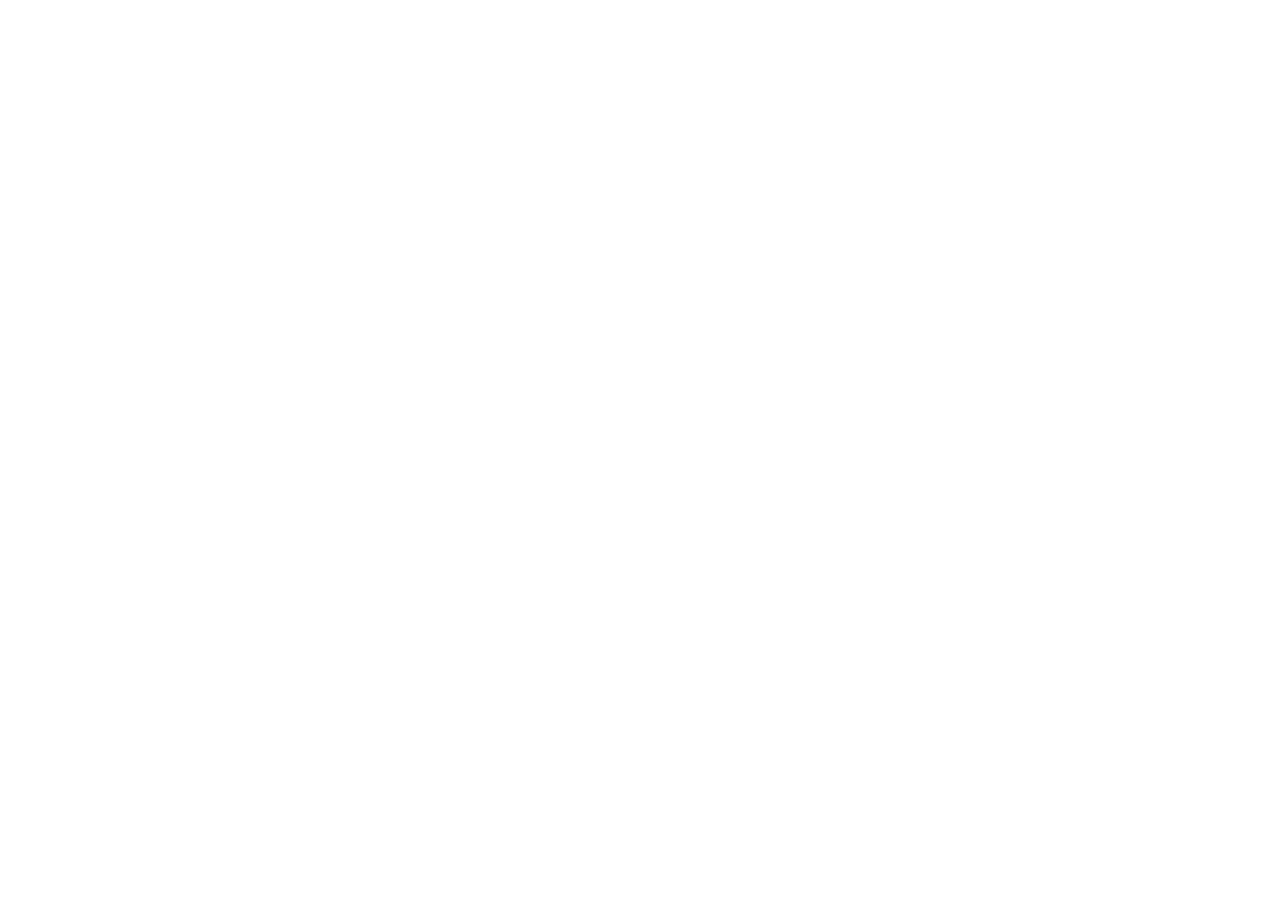
==== index.html @ 59a1c497 "dd" ====
<!DOCTYPE html>
<html lang="en">
  <head>
    <meta charset="UTF-8">
    <meta name="viewport" content="width=device-width, initial-scale=1.0">
    <title>Alan Turing</title>
  </head>
  <body>
    <div class="1"></div>
    <div class="2"></div>
    <div class="3"></div>
    <footer></footer>
  </body>
</html>
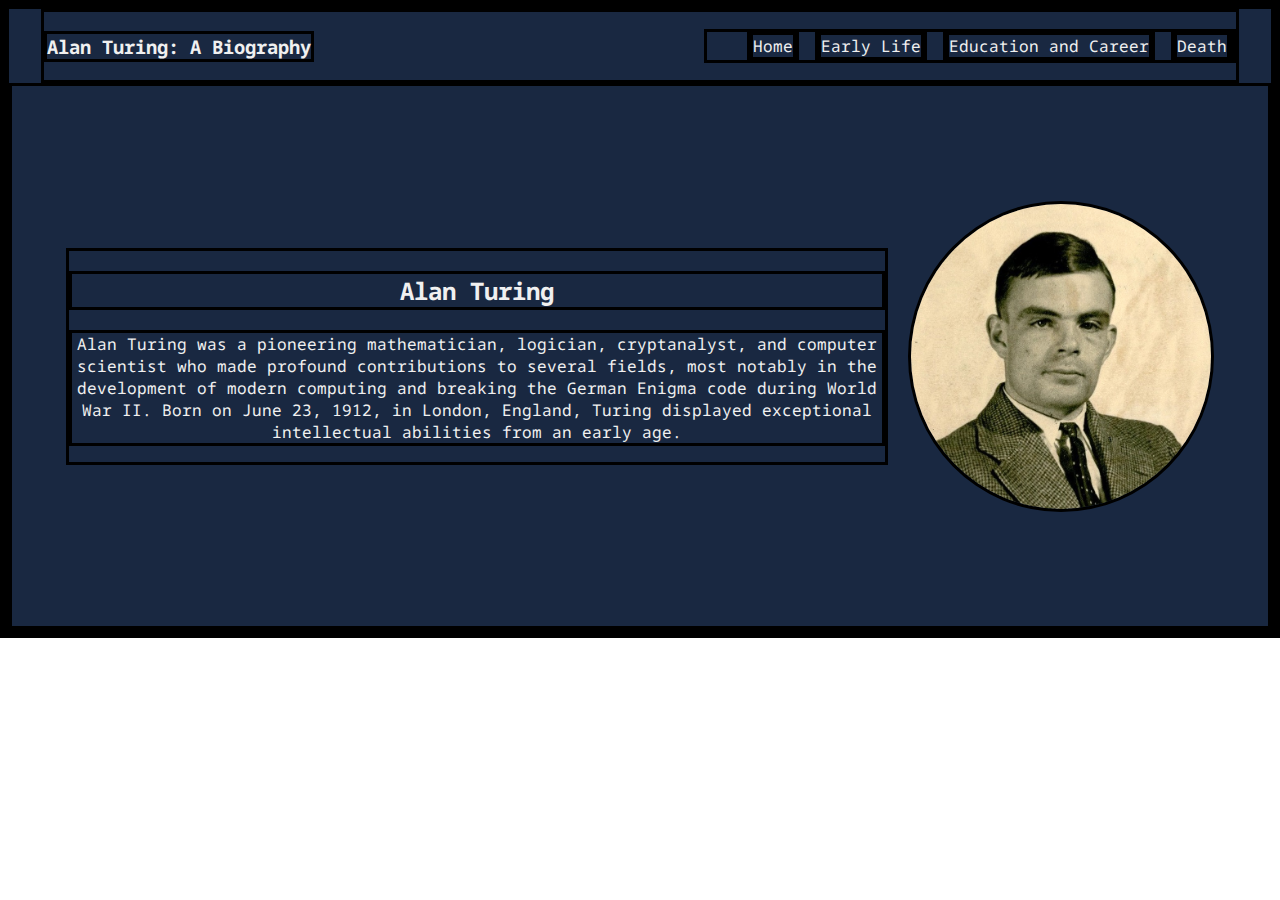
==== commit 6512ccbf: "banner done" ====
--- a/index.html
+++ b/index.html
@@ -3,12 +3,37 @@
   <head>
     <meta charset="UTF-8">
     <meta name="viewport" content="width=device-width, initial-scale=1.0">
+    <link rel="stylesheet" href="style.css">
+
+    <!-- fonts -->
+    <link rel="preconnect" href="https://fonts.googleapis.com">
+    <link rel="preconnect" href="https://fonts.gstatic.com" crossorigin>
+    <link href="https://fonts.googleapis.com/css2?family=Noto+Sans+Mono:wght@100;200;300;400;500;600;700;800;900&display=swap" rel="stylesheet">
+    
     <title>Alan Turing</title>
   </head>
   <body>
-    <div class="1"></div>
-    <div class="2"></div>
-    <div class="3"></div>
-    <footer></footer>
+    <section class="banner">
+      <div class="header">
+        <h3 class="header-text">Alan Turing: A Biography</h3>
+        <ul class="nav">
+          <li><a href="">Home</a></li>
+          <li><a href="">Early Life</a></li>
+          <li><a href="">Education and Career</a></li>
+          <li><a href="">Death</a></li>
+        </ul>
+      </div>
+      <div class="banner-content">
+        <div class="banner-summary">
+          <h2 class="banner-summary-header">Alan Turing</h2>
+          <p class="banner-summary-subtext">
+            Alan Turing was a pioneering mathematician, logician, cryptanalyst, and computer scientist who made profound contributions to several fields, 
+            most notably in the development of modern computing and breaking the German Enigma code during World War II. 
+            Born on June 23, 1912, in London, England, Turing displayed exceptional intellectual abilities from an early age. 
+          </p>
+        </div>
+        <img class="banner-img" src="./assets/alan-turing.jpg" alt="">
+      </div>
+    </section>
   </body>
 </html>--- a/style.css
+++ b/style.css
@@ -0,0 +1,69 @@
+@import url('https://fonts.googleapis.com/css2?family=Noto+Sans+Mono:wght@100;200;300;400;500;600;700;800;900&display=swap');
+
+/*     Primary Dark Blue: #192841
+    Secondary Dark Blue: #2A3F5F
+    Accent Blue: #3E5E8C
+    Light Blue: #6386B9
+    Dark Gray: #555555
+    Light Gray: #CCCCCC 
+    very light gray: #F0F0F0
+    
+*/
+
+* {
+  border: 3px solid black;
+  
+}
+
+body {
+  color: #F0F0F0;
+  margin: 0;
+  font-family: 'Noto Sans Mono', monospace;
+}
+
+li {
+  list-style: none;
+  margin: 0;
+  padding: 0;
+}
+
+a{
+  color: #F0F0F0;
+  text-decoration: none;
+}
+
+.banner {
+  background-color: #192841;
+}
+
+.header {
+  display: flex;
+  justify-content: space-between;
+  align-items: center;
+  margin: 0 32px
+}
+
+.nav{
+  display: flex;
+  justify-content: center;
+  align-items: center;
+  gap: 16px;
+}
+
+.banner-content {
+  display: flex;
+  text-align: center;
+  align-items: center;
+  justify-content: center;
+  gap: 20px;
+  flex-wrap: wrap;
+  min-height: 540px;
+}
+.banner-summary {
+  width: 65%;
+}
+
+img.banner-img {
+  width: 300px;
+  border-radius: 100%;
+}
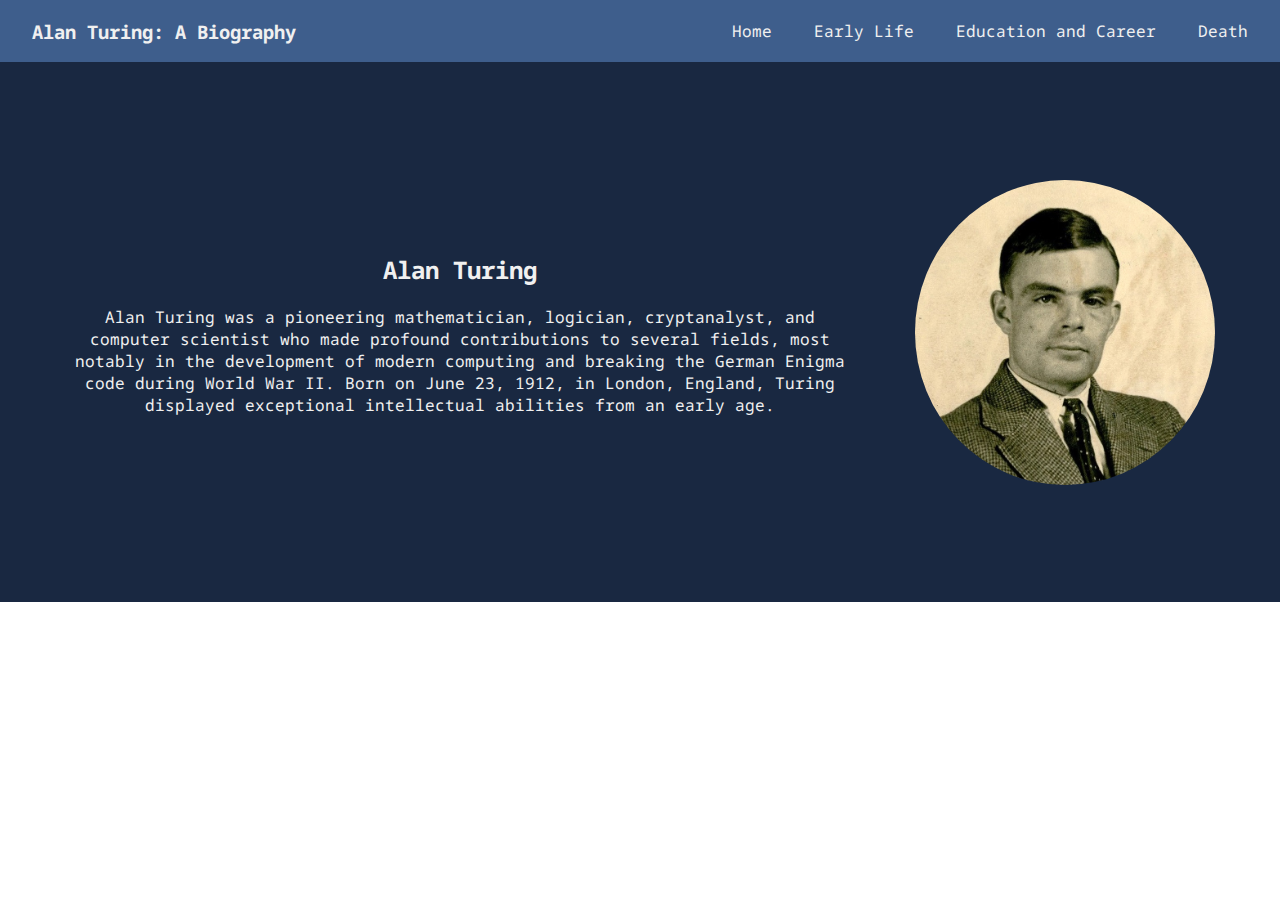
==== commit b08bdea0: "banner done" ====
--- a/index.html
+++ b/index.html
@@ -35,5 +35,9 @@
         <img class="banner-img" src="./assets/alan-turing.jpg" alt="">
       </div>
     </section>
+
+    <section class="early-life">
+      
+    </section>
   </body>
 </html>--- a/style.css
+++ b/style.css
@@ -11,13 +11,14 @@
 */
 
 * {
-  border: 3px solid black;
+  /* border: 3px solid black; */
   
 }
 
 body {
   color: #F0F0F0;
   margin: 0;
+  padding: 0;
   font-family: 'Noto Sans Mono', monospace;
 }
 
@@ -27,9 +28,25 @@
   padding: 0;
 }
 
-a{
+a {
+  position: relative;
+  text-decoration: none;
   color: #F0F0F0;
-  text-decoration: none;
+}
+
+a::after {
+  content: '';
+  position: absolute;
+  width: 0;
+  height: 1px;
+  bottom: 0;
+  left: 0;
+  background: #F0F0F0;
+  transition: width .3s;
+}
+
+a:hover::after {
+  width: 100%;
 }
 
 .banner {
@@ -39,15 +56,20 @@
 .header {
   display: flex;
   justify-content: space-between;
+  position: sticky;
   align-items: center;
-  margin: 0 32px
+  padding-left: 32px;
+  padding-right: 32px;
+  top: 0;
+  flex-wrap: wrap;
+  background-color: #3E5E8C;
 }
 
 .nav{
   display: flex;
   justify-content: center;
   align-items: center;
-  gap: 16px;
+  gap: 42px;
 }
 
 .banner-content {
@@ -55,9 +77,10 @@
   text-align: center;
   align-items: center;
   justify-content: center;
-  gap: 20px;
+  gap: 60px;
   flex-wrap: wrap;
   min-height: 540px;
+  padding: 0 32px;
 }
 .banner-summary {
   width: 65%;
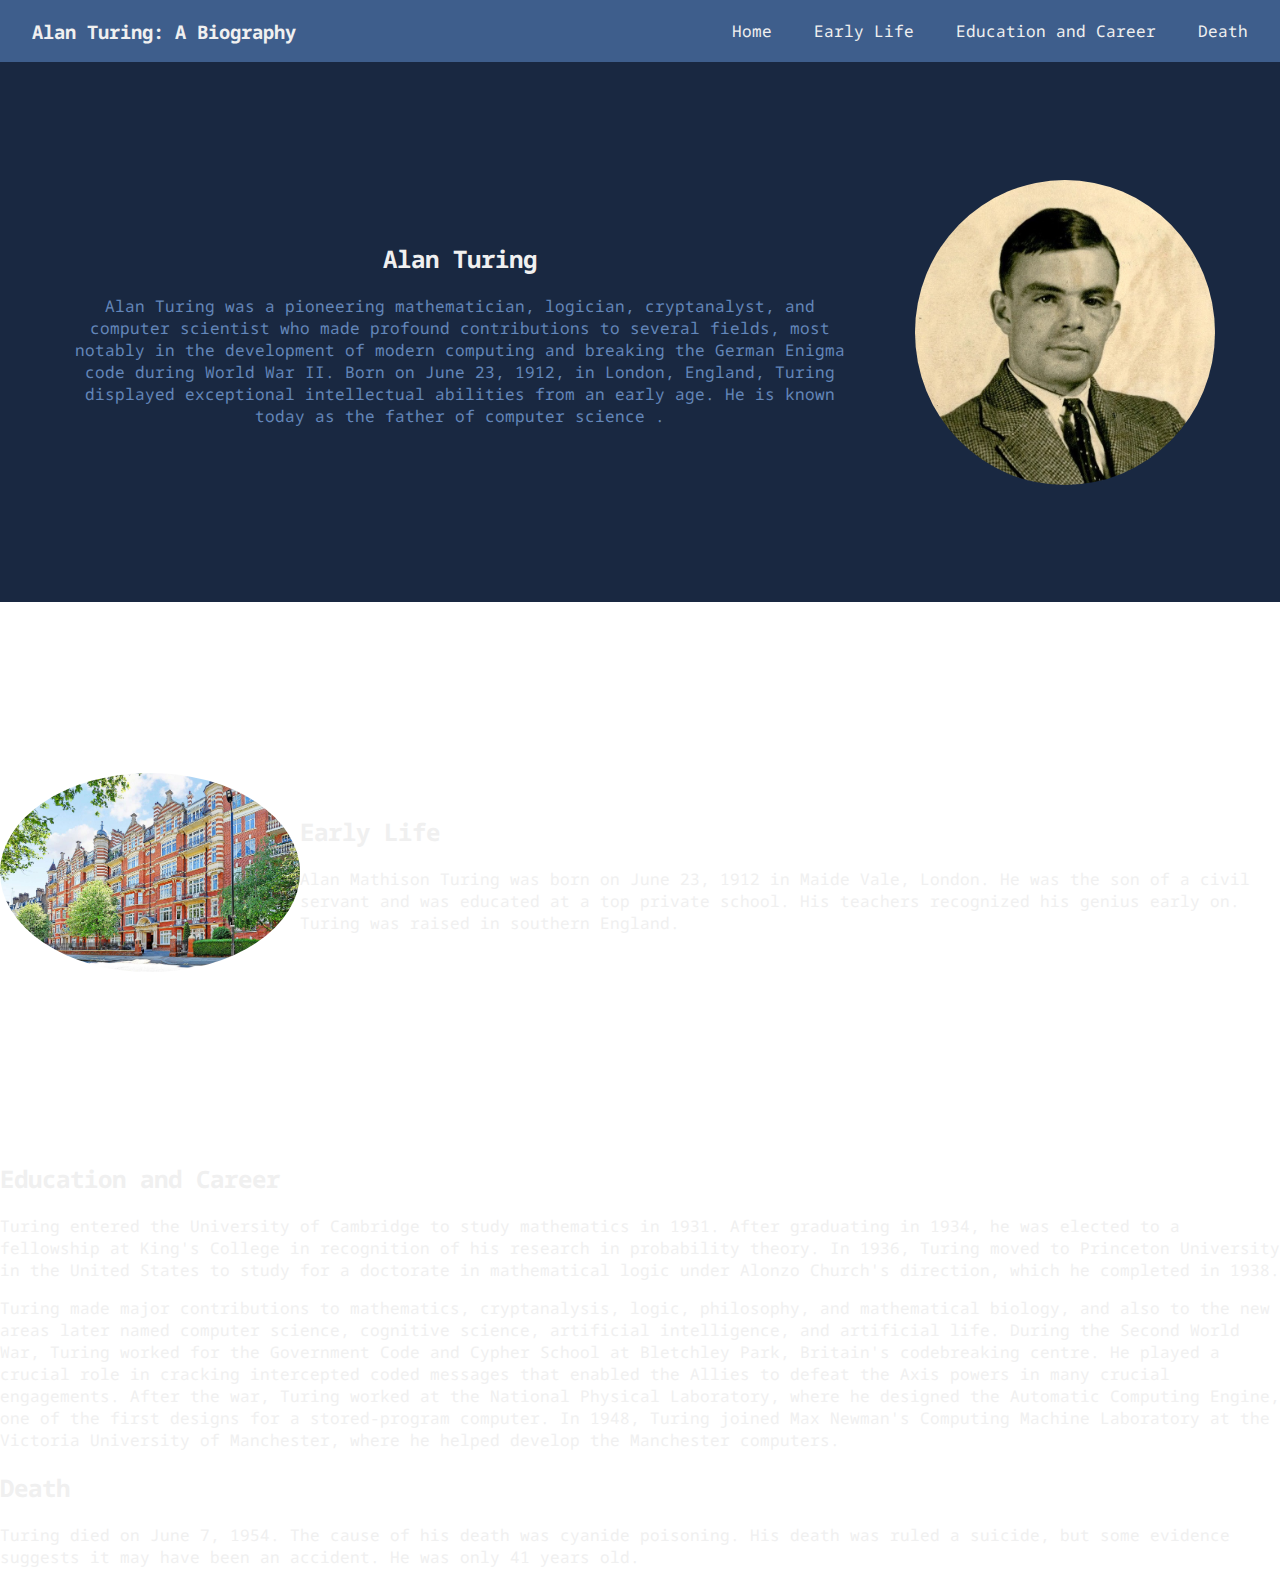
==== commit 46812d5a: "da" ====
--- a/index.html
+++ b/index.html
@@ -10,34 +10,53 @@
     <link rel="preconnect" href="https://fonts.gstatic.com" crossorigin>
     <link href="https://fonts.googleapis.com/css2?family=Noto+Sans+Mono:wght@100;200;300;400;500;600;700;800;900&display=swap" rel="stylesheet">
     
-    <title>Alan Turing</title>
+    <title>Alan Turing | Biography</title>
   </head>
   <body>
+    <div class="header">
+      <h3 class="header-text">Alan Turing: A Biography</h3>
+      <ul class="nav">
+        <li><a href="">Home</a></li>
+        <li><a href="">Early Life</a></li>
+        <li><a href="">Education and Career</a></li>
+        <li><a href="">Death</a></li>
+      </ul>
+    </div>
     <section class="banner">
-      <div class="header">
-        <h3 class="header-text">Alan Turing: A Biography</h3>
-        <ul class="nav">
-          <li><a href="">Home</a></li>
-          <li><a href="">Early Life</a></li>
-          <li><a href="">Education and Career</a></li>
-          <li><a href="">Death</a></li>
-        </ul>
-      </div>
-      <div class="banner-content">
         <div class="banner-summary">
-          <h2 class="banner-summary-header">Alan Turing</h2>
+          <h2 class="banner-summary-headertext">Alan Turing</h2>
           <p class="banner-summary-subtext">
             Alan Turing was a pioneering mathematician, logician, cryptanalyst, and computer scientist who made profound contributions to several fields, 
             most notably in the development of modern computing and breaking the German Enigma code during World War II. 
-            Born on June 23, 1912, in London, England, Turing displayed exceptional intellectual abilities from an early age. 
+            Born on June 23, 1912, in London, England, Turing displayed exceptional intellectual abilities from an early age. He is known today as the father of computer science . 
           </p>
         </div>
         <img class="banner-img" src="./assets/alan-turing.jpg" alt="">
+    </section>
+    
+    <section class="early-life">
+      <img class="early-life-img" src="./assets/maida-vale.jpg" alt="">
+      <div early-life-text-container>
+        <h2 class="early-life-headertext">Early Life</h2>
+        <p class="early-life-subtext">Alan Mathison Turing was born on June 23, 1912 in Maide Vale, London. He was the son of a civil servant and was educated at a top private school.
+          His teachers recognized his genius early on. Turing was raised in southern England. </p>
       </div>
     </section>
 
-    <section class="early-life">
-      
+    <section class="education-career">
+      <h2 class="education-career-headertext">Education and Career</h2>
+      <p>Turing entered the University of Cambridge to study mathematics in 1931. After graduating in 1934, he was elected to a fellowship at King's College in recognition of his research in probability theory. 
+        In 1936, Turing moved to Princeton University in the United States to study for a doctorate in mathematical logic under Alonzo Church's direction, which he completed in 1938.</p>
+      <p>Turing made major contributions to mathematics, cryptanalysis, logic, philosophy, and mathematical biology, and also to the new areas later named computer science, cognitive science, artificial intelligence, and artificial life. 
+        During the Second World War, Turing worked for the Government Code and Cypher School at Bletchley Park, Britain's codebreaking centre. He played a crucial role in cracking intercepted coded messages 
+        that enabled the Allies to defeat the Axis powers in many crucial engagements. After the war, Turing worked at the National Physical Laboratory, where he designed the Automatic Computing Engine, 
+        one of the first designs for a stored-program computer. In 1948, Turing joined Max Newman's Computing Machine Laboratory at the Victoria University of Manchester, where he helped develop the Manchester computers.</p>
+    </section>
+
+    <section class="death">
+      <h2 class="death-headertext">Death</h2>
+      <p>Turing died on June 7, 1954. The cause of his death was cyanide poisoning. His death was ruled a suicide, 
+        but some evidence suggests it may have been an accident. He was only 41 years old.</p>
     </section>
   </body>
 </html>--- a/style.css
+++ b/style.css
@@ -22,19 +22,19 @@
   font-family: 'Noto Sans Mono', monospace;
 }
 
-li {
-  list-style: none;
+.nav li {
+  list-style: none; 
   margin: 0;
   padding: 0;
 }
 
-a {
+.nav li a {
   position: relative;
   text-decoration: none;
   color: #F0F0F0;
 }
 
-a::after {
+.nav li a::after {
   content: '';
   position: absolute;
   width: 0;
@@ -45,12 +45,8 @@
   transition: width .3s;
 }
 
-a:hover::after {
+.nav li a:hover::after {
   width: 100%;
-}
-
-.banner {
-  background-color: #192841;
 }
 
 .header {
@@ -72,7 +68,8 @@
   gap: 42px;
 }
 
-.banner-content {
+.banner{
+  background-color: #192841;
   display: flex;
   text-align: center;
   align-items: center;
@@ -86,7 +83,23 @@
   width: 65%;
 }
 
+.banner-summary-subtext {
+  color: #6386B9;
+}
+
 img.banner-img {
   width: 300px;
-  border-radius: 100%;
+  border-radius: 50%;
 }
+
+.early-life {
+  display: flex;
+  align-items: center;
+  justify-content: center;
+  min-height: 540px;
+}
+
+img.early-life-img {
+  width: 300px;
+  border-radius: 50%;
+}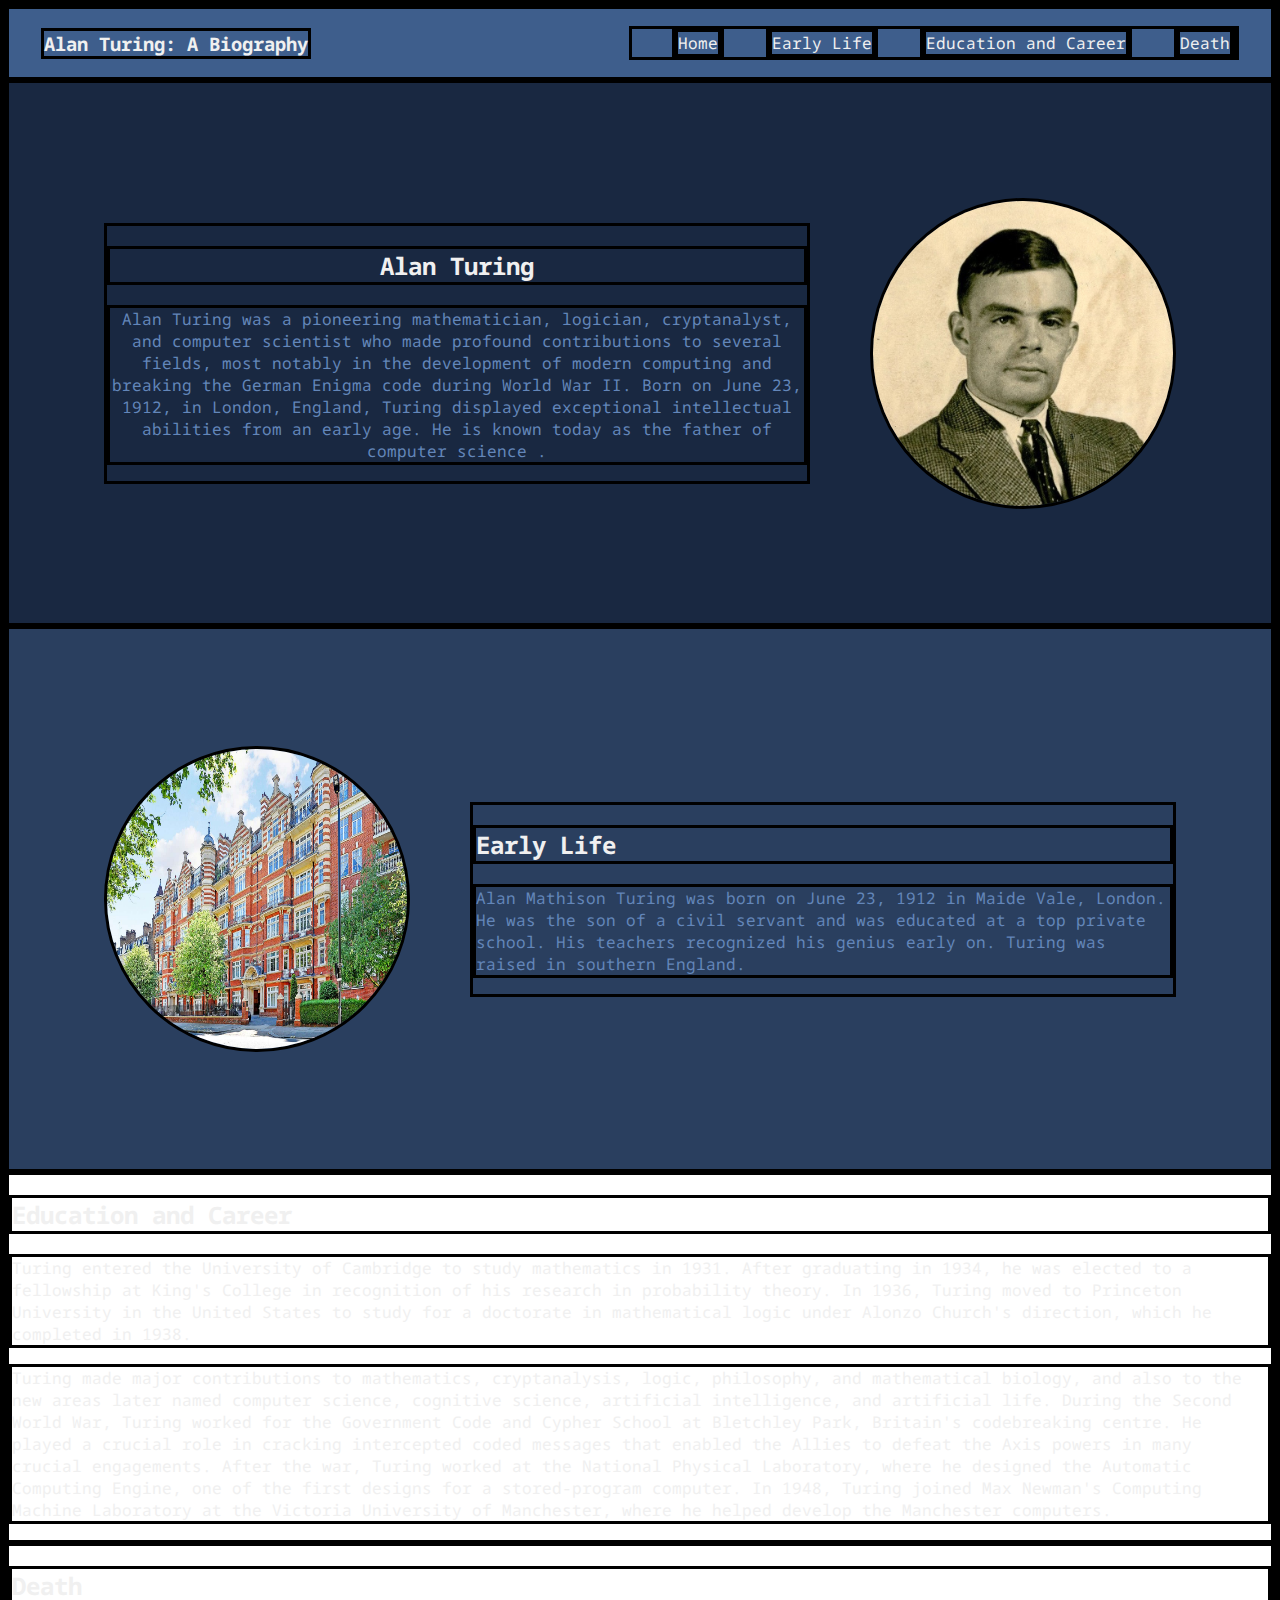
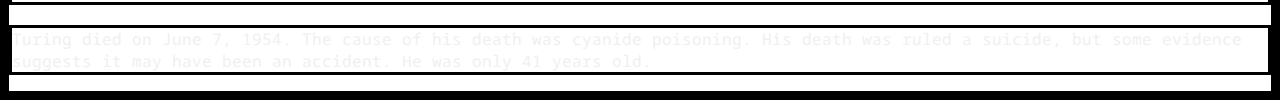
==== commit 9d26905c: "changes" ====
--- a/index.html
+++ b/index.html
@@ -36,7 +36,7 @@
     
     <section class="early-life">
       <img class="early-life-img" src="./assets/maida-vale.jpg" alt="">
-      <div early-life-text-container>
+      <div class="early-life-text-container">
         <h2 class="early-life-headertext">Early Life</h2>
         <p class="early-life-subtext">Alan Mathison Turing was born on June 23, 1912 in Maide Vale, London. He was the son of a civil servant and was educated at a top private school.
           His teachers recognized his genius early on. Turing was raised in southern England. </p>
--- a/style.css
+++ b/style.css
@@ -11,7 +11,7 @@
 */
 
 * {
-  /* border: 3px solid black; */
+  border: 3px solid black;
   
 }
 
@@ -80,7 +80,7 @@
   padding: 0 32px;
 }
 .banner-summary {
-  width: 65%;
+  width: 700px;
 }
 
 .banner-summary-subtext {
@@ -97,9 +97,22 @@
   align-items: center;
   justify-content: center;
   min-height: 540px;
+  gap: 60px;
+  padding: 0 32px;
+  flex-wrap: wrap;
+  background-color: #2A3F5F;
 }
 
 img.early-life-img {
   width: 300px;
+  height: 300px;
   border-radius: 50%;
+}
+
+.early-life-text-container {
+  width: 700px;
+}
+
+.early-life-subtext {
+  color: #6386B9;
 }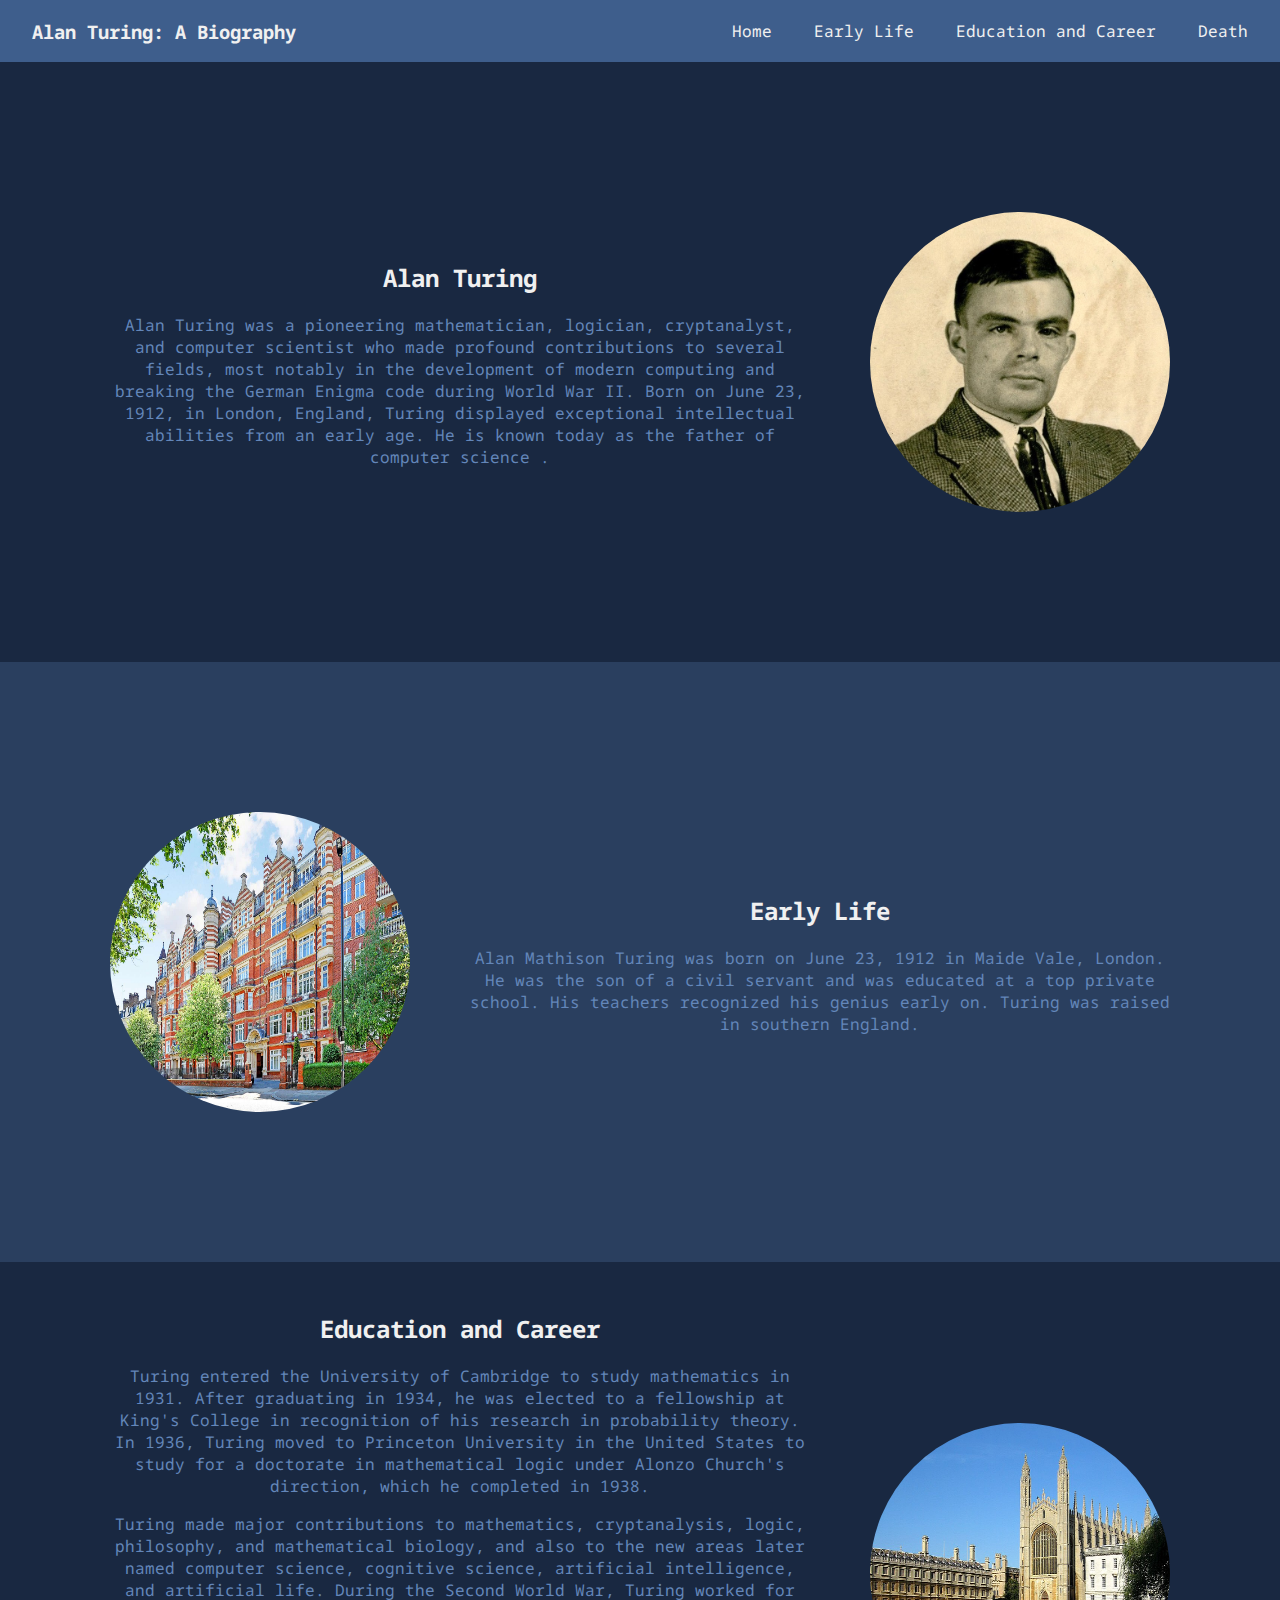
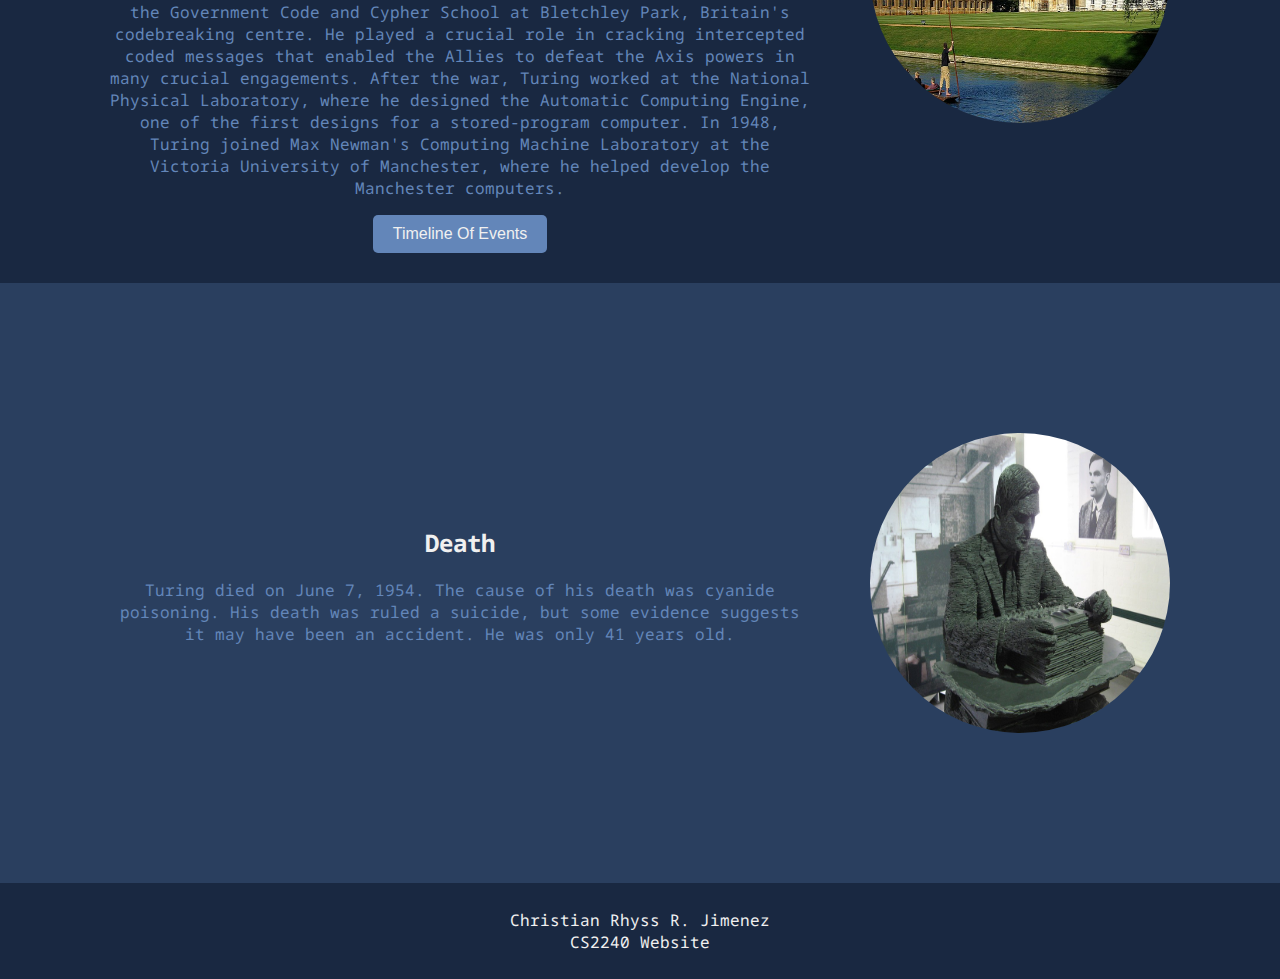
==== commit 5b42fbf8: "changes" ====
--- a/index.html
+++ b/index.html
@@ -10,19 +10,19 @@
     <link rel="preconnect" href="https://fonts.gstatic.com" crossorigin>
     <link href="https://fonts.googleapis.com/css2?family=Noto+Sans+Mono:wght@100;200;300;400;500;600;700;800;900&display=swap" rel="stylesheet">
     
-    <title>Alan Turing | Biography</title>
+    <title> Alan Turing | Biography</title>
   </head>
   <body>
-    <div class="header">
+    <div id="header">
       <h3 class="header-text">Alan Turing: A Biography</h3>
       <ul class="nav">
-        <li><a href="">Home</a></li>
-        <li><a href="">Early Life</a></li>
-        <li><a href="">Education and Career</a></li>
-        <li><a href="">Death</a></li>
+        <li><a href="#banner">Home</a></li>
+        <li><a href="#early-life">Early Life</a></li>
+        <li><a href="#education-career">Education and Career</a></li>
+        <li><a href="#death">Death</a></li>
       </ul>
     </div>
-    <section class="banner">
+    <section id="banner">
         <div class="banner-summary">
           <h2 class="banner-summary-headertext">Alan Turing</h2>
           <p class="banner-summary-subtext">
@@ -34,7 +34,7 @@
         <img class="banner-img" src="./assets/alan-turing.jpg" alt="">
     </section>
     
-    <section class="early-life">
+    <section id="early-life">
       <img class="early-life-img" src="./assets/maida-vale.jpg" alt="">
       <div class="early-life-text-container">
         <h2 class="early-life-headertext">Early Life</h2>
@@ -43,20 +43,33 @@
       </div>
     </section>
 
-    <section class="education-career">
-      <h2 class="education-career-headertext">Education and Career</h2>
-      <p>Turing entered the University of Cambridge to study mathematics in 1931. After graduating in 1934, he was elected to a fellowship at King's College in recognition of his research in probability theory. 
-        In 1936, Turing moved to Princeton University in the United States to study for a doctorate in mathematical logic under Alonzo Church's direction, which he completed in 1938.</p>
-      <p>Turing made major contributions to mathematics, cryptanalysis, logic, philosophy, and mathematical biology, and also to the new areas later named computer science, cognitive science, artificial intelligence, and artificial life. 
-        During the Second World War, Turing worked for the Government Code and Cypher School at Bletchley Park, Britain's codebreaking centre. He played a crucial role in cracking intercepted coded messages 
-        that enabled the Allies to defeat the Axis powers in many crucial engagements. After the war, Turing worked at the National Physical Laboratory, where he designed the Automatic Computing Engine, 
-        one of the first designs for a stored-program computer. In 1948, Turing joined Max Newman's Computing Machine Laboratory at the Victoria University of Manchester, where he helped develop the Manchester computers.</p>
+    <section id="education-career">
+      <div class="education-career-text-container">
+        <h2 class="education-career-headertext">Education and Career</h2>
+        <p class="education-career-subtext">Turing entered the University of Cambridge to study mathematics in 1931. After graduating in 1934, he was elected to a fellowship at King's College in recognition of his research in probability theory. 
+          In 1936, Turing moved to Princeton University in the United States to study for a doctorate in mathematical logic under Alonzo Church's direction, which he completed in 1938.</p>
+        <p class="education-career-subtext">Turing made major contributions to mathematics, cryptanalysis, logic, philosophy, and mathematical biology, and also to the new areas later named computer science, cognitive science, artificial intelligence, and artificial life. 
+          During the Second World War, Turing worked for the Government Code and Cypher School at Bletchley Park, Britain's codebreaking centre. He played a crucial role in cracking intercepted coded messages 
+          that enabled the Allies to defeat the Axis powers in many crucial engagements. After the war, Turing worked at the National Physical Laboratory, where he designed the Automatic Computing Engine, 
+          one of the first designs for a stored-program computer. In 1948, Turing joined Max Newman's Computing Machine Laboratory at the Victoria University of Manchester, where he helped develop the Manchester computers.</p>
+          <button class="timeline" onclick="window.location.href = 'timeline.html'">Timeline Of Events</button>
+        </div>
+      <img class="education-career-img" src="./assets/uc.jpg" alt="">
+
     </section>
 
-    <section class="death">
-      <h2 class="death-headertext">Death</h2>
-      <p>Turing died on June 7, 1954. The cause of his death was cyanide poisoning. His death was ruled a suicide, 
-        but some evidence suggests it may have been an accident. He was only 41 years old.</p>
+    <section id="death">  
+      <div class="death-text-container">
+        <h2 class="death-headertext">Death</h2>
+        <p class="death-subtext">Turing died on June 7, 1954. The cause of his death was cyanide poisoning. His death was ruled a suicide, 
+          but some evidence suggests it may have been an accident. He was only 41 years old.</p>
+      </div>
+      <img class="death-img" src="./assets/statue-alanturing.jpg" alt="">
     </section>
+
+    <footer>
+      <p>Christian Rhyss R. Jimenez <br>
+        CS2240 Website <br></p>
+    </footer>
   </body>
 </html>--- a/style.css
+++ b/style.css
@@ -11,7 +11,8 @@
 */
 
 * {
-  border: 3px solid black;
+  /* border: 3px solid black; */
+  text-align: center;
   
 }
 
@@ -29,27 +30,17 @@
 }
 
 .nav li a {
-  position: relative;
   text-decoration: none;
   color: #F0F0F0;
+  transition: color 0.3s ease; /* This will make the color change smoothly */
 }
 
-.nav li a::after {
-  content: '';
-  position: absolute;
-  width: 0;
-  height: 1px;
-  bottom: 0;
-  left: 0;
-  background: #F0F0F0;
-  transition: width .3s;
+.nav li a:hover {
+  color: #192841; /* This is the color the link will change to when hovered over */
 }
 
-.nav li a:hover::after {
-  width: 100%;
-}
 
-.header {
+#header {
   display: flex;
   justify-content: space-between;
   position: sticky;
@@ -68,17 +59,32 @@
   gap: 42px;
 }
 
-.banner{
-  background-color: #192841;
+#banner, #early-life, #education-career, #death {
   display: flex;
-  text-align: center;
   align-items: center;
   justify-content: center;
   gap: 60px;
   flex-wrap: wrap;
   min-height: 540px;
-  padding: 0 32px;
+  padding: 30px;
 }
+
+#banner {
+  background-color: #192841;
+}
+
+#early-life {
+  background-color: #2A3F5F;
+}
+
+#education-career {
+  background-color: #192841;
+}
+
+#death {
+  background-color: #2A3F5F;
+}
+
 .banner-summary {
   width: 700px;
 }
@@ -87,32 +93,48 @@
   color: #6386B9;
 }
 
-img.banner-img {
-  width: 300px;
-  border-radius: 50%;
-}
-
-.early-life {
-  display: flex;
-  align-items: center;
-  justify-content: center;
-  min-height: 540px;
-  gap: 60px;
-  padding: 0 32px;
-  flex-wrap: wrap;
-  background-color: #2A3F5F;
-}
-
-img.early-life-img {
+img.banner-img,  img.early-life-img, img.education-career-img, img.death-img{
   width: 300px;
   height: 300px;
   border-radius: 50%;
 }
 
-.early-life-text-container {
+.early-life-text-container, .education-career-text-container, .death-text-container{
   width: 700px;
 }
 
-.early-life-subtext {
+.early-life-subtext, .education-career-subtext, .death-subtext{
   color: #6386B9;
+}
+
+.timeline {
+  background-color: #6386B9;
+  color: #F0F0F0;
+  padding: 10px 20px;
+  text-align: center;
+  text-decoration: none;
+  font-size: 16px;
+  cursor: pointer;
+  border-radius: 5px;
+  border: none;
+  transition: background-color 0.3s ease; /* Animation for hover effect */
+}
+
+.timeline:hover {
+  background-color: #3E5E8C; /* Color change on hover */
+}
+
+.timeline:active {
+  background-color: #2A3F5F; /* Color change when clicked */
+}
+
+
+footer {
+  left: 0;
+  bottom: 0;
+  width: 100%;
+  background-color: #192841;
+  color: #F0F0F0;
+  text-align: center;
+  padding: 10px 0;
 }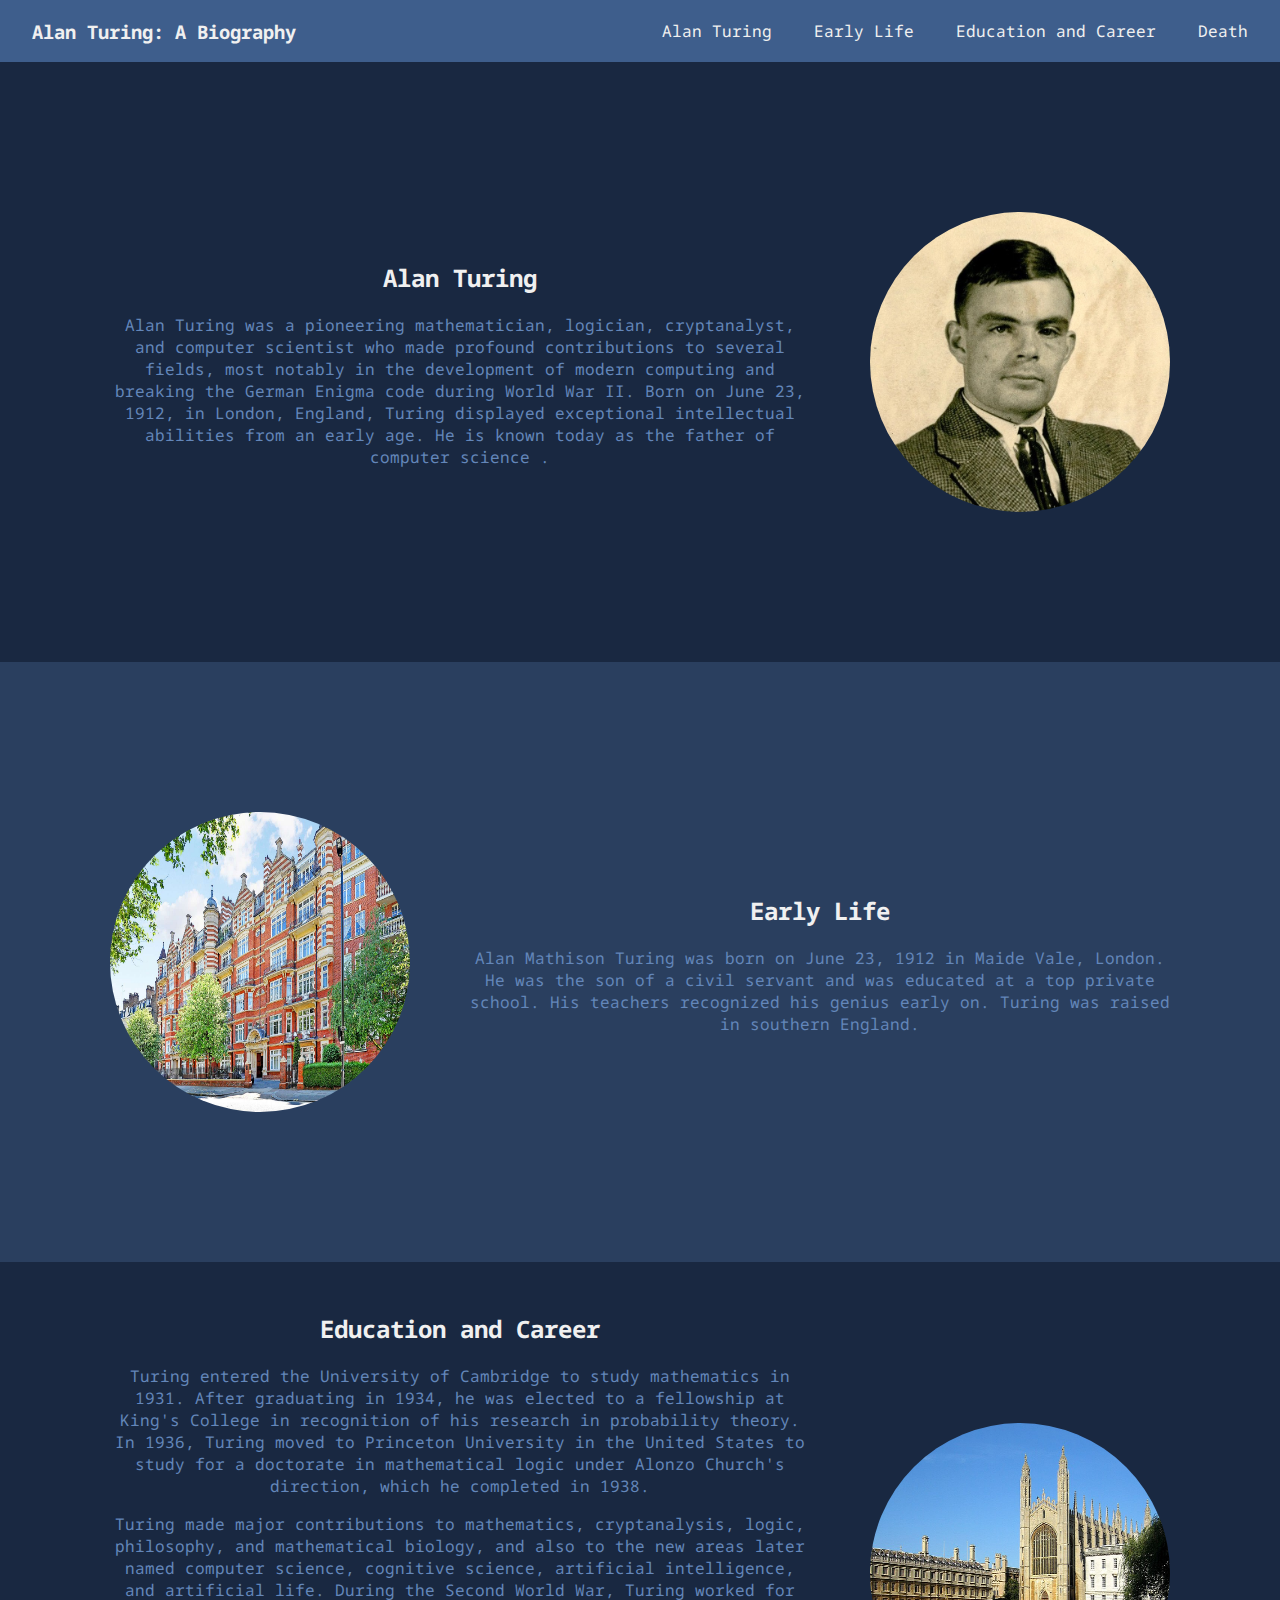
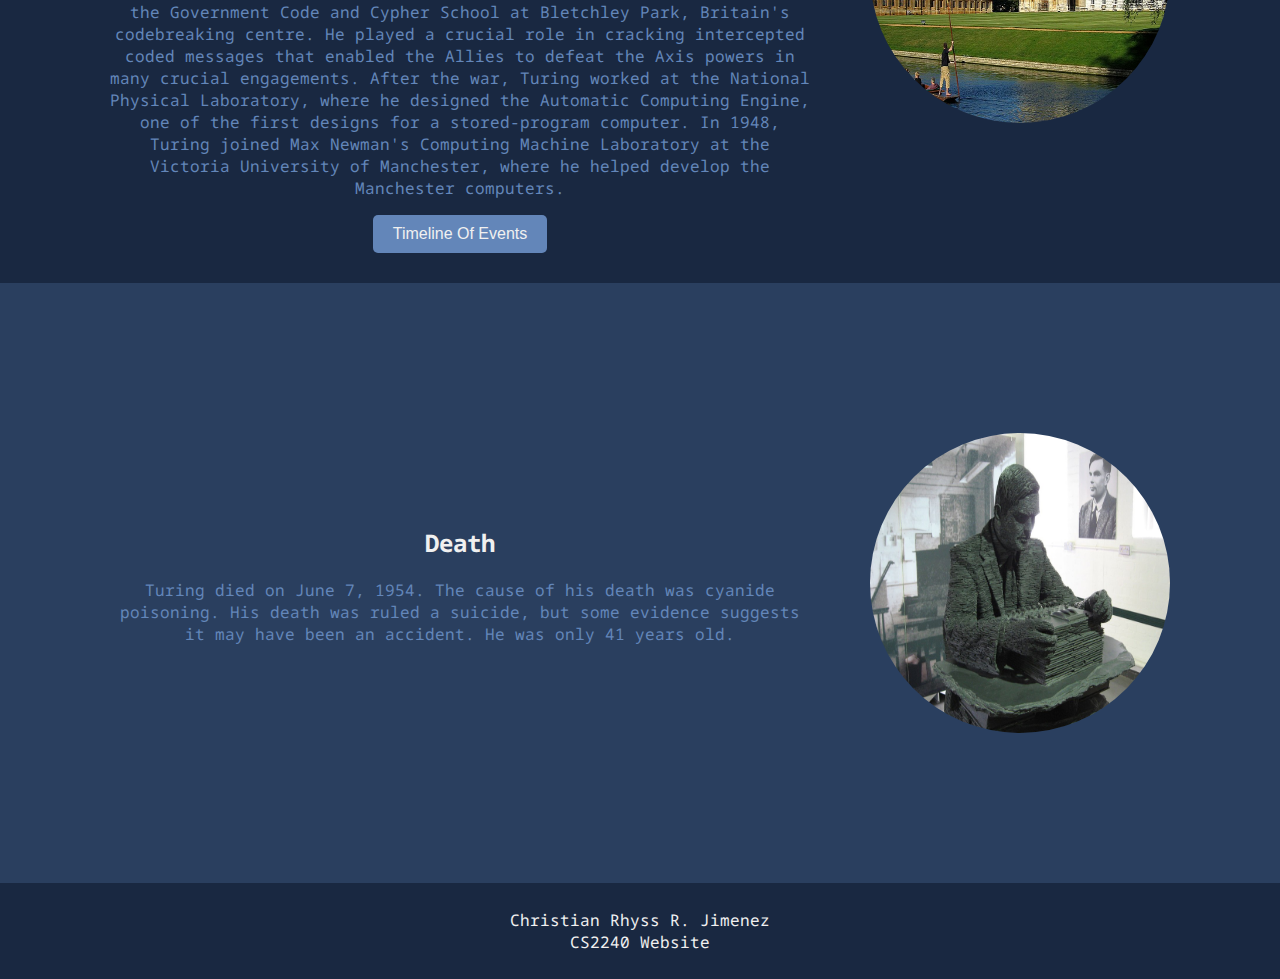
==== commit 4d9fae41: "FINAL" ====
--- a/index.html
+++ b/index.html
@@ -16,7 +16,7 @@
     <div id="header">
       <h3 class="header-text">Alan Turing: A Biography</h3>
       <ul class="nav">
-        <li><a href="#banner">Home</a></li>
+        <li><a href="#banner">Alan Turing</a></li>
         <li><a href="#early-life">Early Life</a></li>
         <li><a href="#education-career">Education and Career</a></li>
         <li><a href="#death">Death</a></li>
--- a/style.css
+++ b/style.css
@@ -11,7 +11,6 @@
 */
 
 * {
-  /* border: 3px solid black; */
   text-align: center;
   
 }
@@ -32,11 +31,11 @@
 .nav li a {
   text-decoration: none;
   color: #F0F0F0;
-  transition: color 0.3s ease; /* This will make the color change smoothly */
+  transition: color 0.3s ease; 
 }
 
 .nav li a:hover {
-  color: #192841; /* This is the color the link will change to when hovered over */
+  color: #192841; 
 }
 
 
@@ -117,15 +116,15 @@
   cursor: pointer;
   border-radius: 5px;
   border: none;
-  transition: background-color 0.3s ease; /* Animation for hover effect */
+  transition: background-color 0.3s ease; 
 }
 
 .timeline:hover {
-  background-color: #3E5E8C; /* Color change on hover */
+  background-color: #3E5E8C; 
 }
 
 .timeline:active {
-  background-color: #2A3F5F; /* Color change when clicked */
+  background-color: #2A3F5F; 
 }
 
 
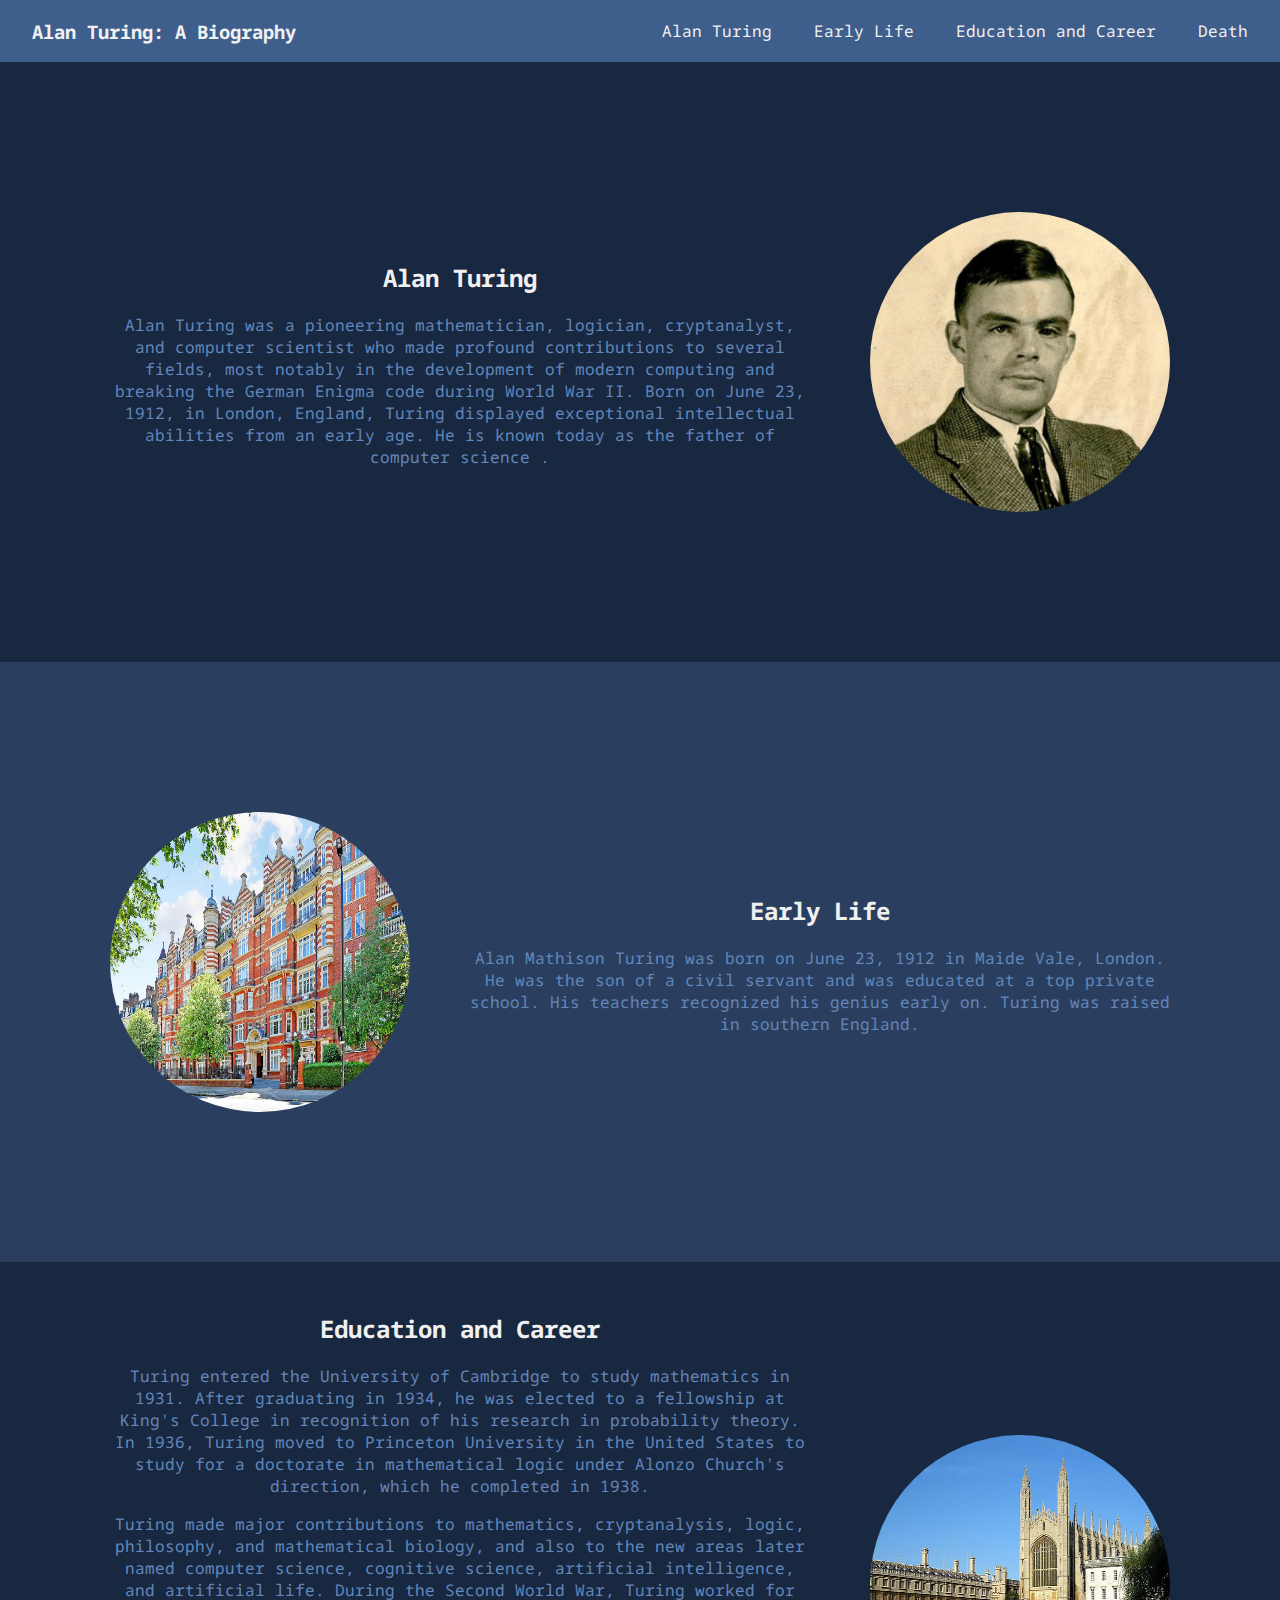
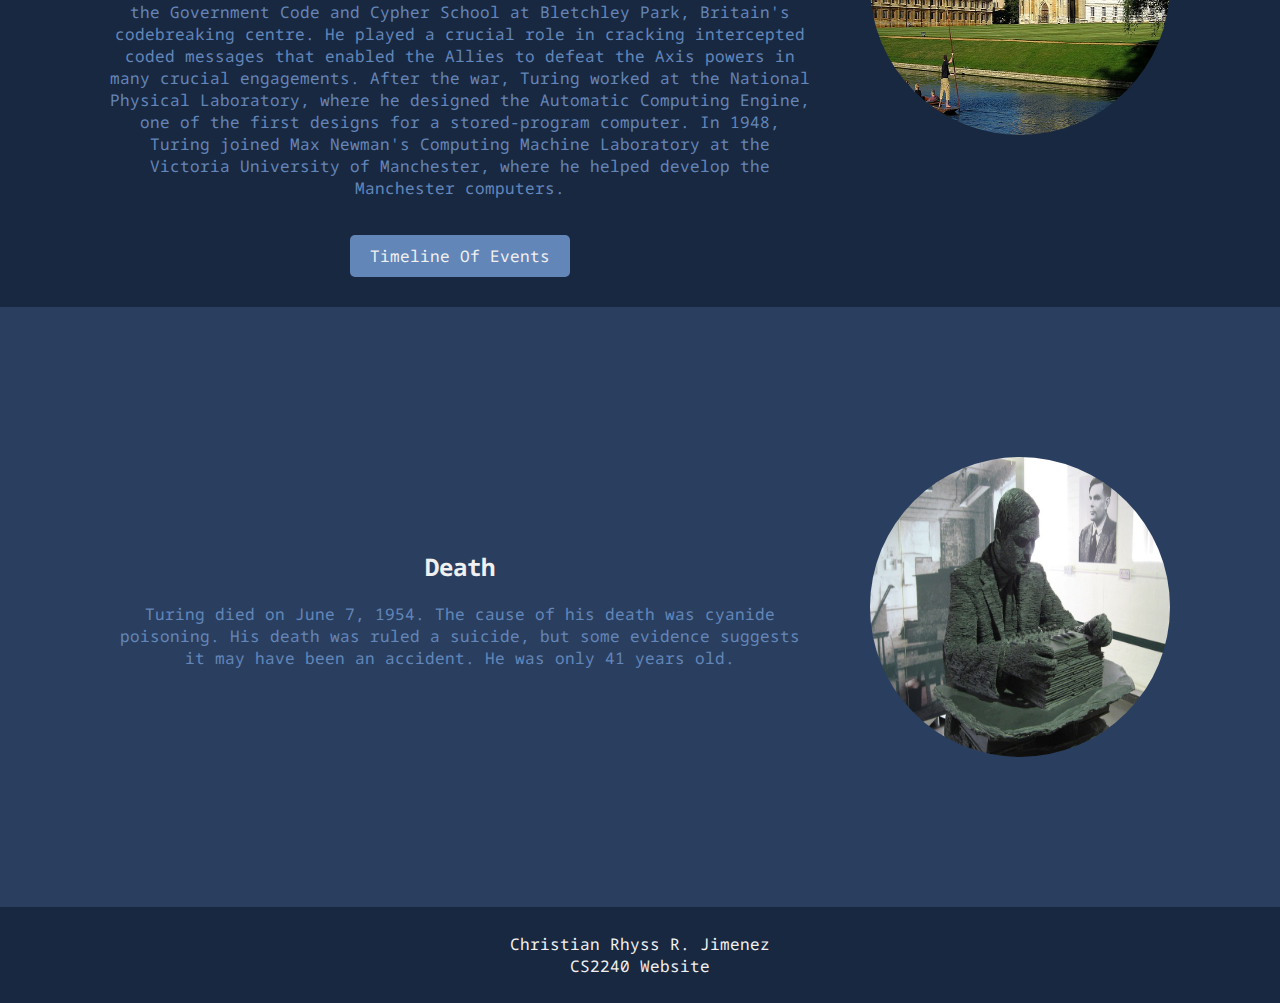
==== commit b8b31ad7: "FINALL" ====
--- a/index.html
+++ b/index.html
@@ -31,11 +31,11 @@
             Born on June 23, 1912, in London, England, Turing displayed exceptional intellectual abilities from an early age. He is known today as the father of computer science . 
           </p>
         </div>
-        <img class="banner-img" src="./assets/alan-turing.jpg" alt="">
+        <img class="banner-img" src="./assets/alan-turing.jpg" alt="alan-turing.jpg">
     </section>
     
     <section id="early-life">
-      <img class="early-life-img" src="./assets/maida-vale.jpg" alt="">
+      <img class="early-life-img" src="./assets/maida-vale.jpg" alt="maida-vale.jpg">
       <div class="early-life-text-container">
         <h2 class="early-life-headertext">Early Life</h2>
         <p class="early-life-subtext">Alan Mathison Turing was born on June 23, 1912 in Maide Vale, London. He was the son of a civil servant and was educated at a top private school.
@@ -54,7 +54,7 @@
           one of the first designs for a stored-program computer. In 1948, Turing joined Max Newman's Computing Machine Laboratory at the Victoria University of Manchester, where he helped develop the Manchester computers.</p>
           <button class="timeline" onclick="window.location.href = 'timeline.html'">Timeline Of Events</button>
         </div>
-      <img class="education-career-img" src="./assets/uc.jpg" alt="">
+      <img class="education-career-img" src="./assets/uc.jpg" alt="uc.jpg">
 
     </section>
 
@@ -64,7 +64,7 @@
         <p class="death-subtext">Turing died on June 7, 1954. The cause of his death was cyanide poisoning. His death was ruled a suicide, 
           but some evidence suggests it may have been an accident. He was only 41 years old.</p>
       </div>
-      <img class="death-img" src="./assets/statue-alanturing.jpg" alt="">
+      <img class="death-img" src="./assets/statue-alanturing.jpg" alt="statue-alanturing.jpg">
     </section>
 
     <footer>
--- a/style.css
+++ b/style.css
@@ -58,6 +58,16 @@
   gap: 42px;
 }
 
+@media screen and (max-width: 600px) {
+  #header {
+    flex-direction: column;
+  }
+
+  .nav {
+    display: none;
+  }
+}
+
 #banner, #early-life, #education-career, #death {
   display: flex;
   align-items: center;
@@ -107,12 +117,12 @@
 }
 
 .timeline {
+  margin-top: 20px;
+  padding: 10px 20px;
+  font-size: 16px;
+  font-family: 'Noto Sans Mono', monospace;
   background-color: #6386B9;
   color: #F0F0F0;
-  padding: 10px 20px;
-  text-align: center;
-  text-decoration: none;
-  font-size: 16px;
   cursor: pointer;
   border-radius: 5px;
   border: none;
@@ -127,13 +137,9 @@
   background-color: #2A3F5F; 
 }
 
-
 footer {
-  left: 0;
-  bottom: 0;
-  width: 100%;
   background-color: #192841;
   color: #F0F0F0;
   text-align: center;
-  padding: 10px 0;
+  padding: 10px 0px;
 }